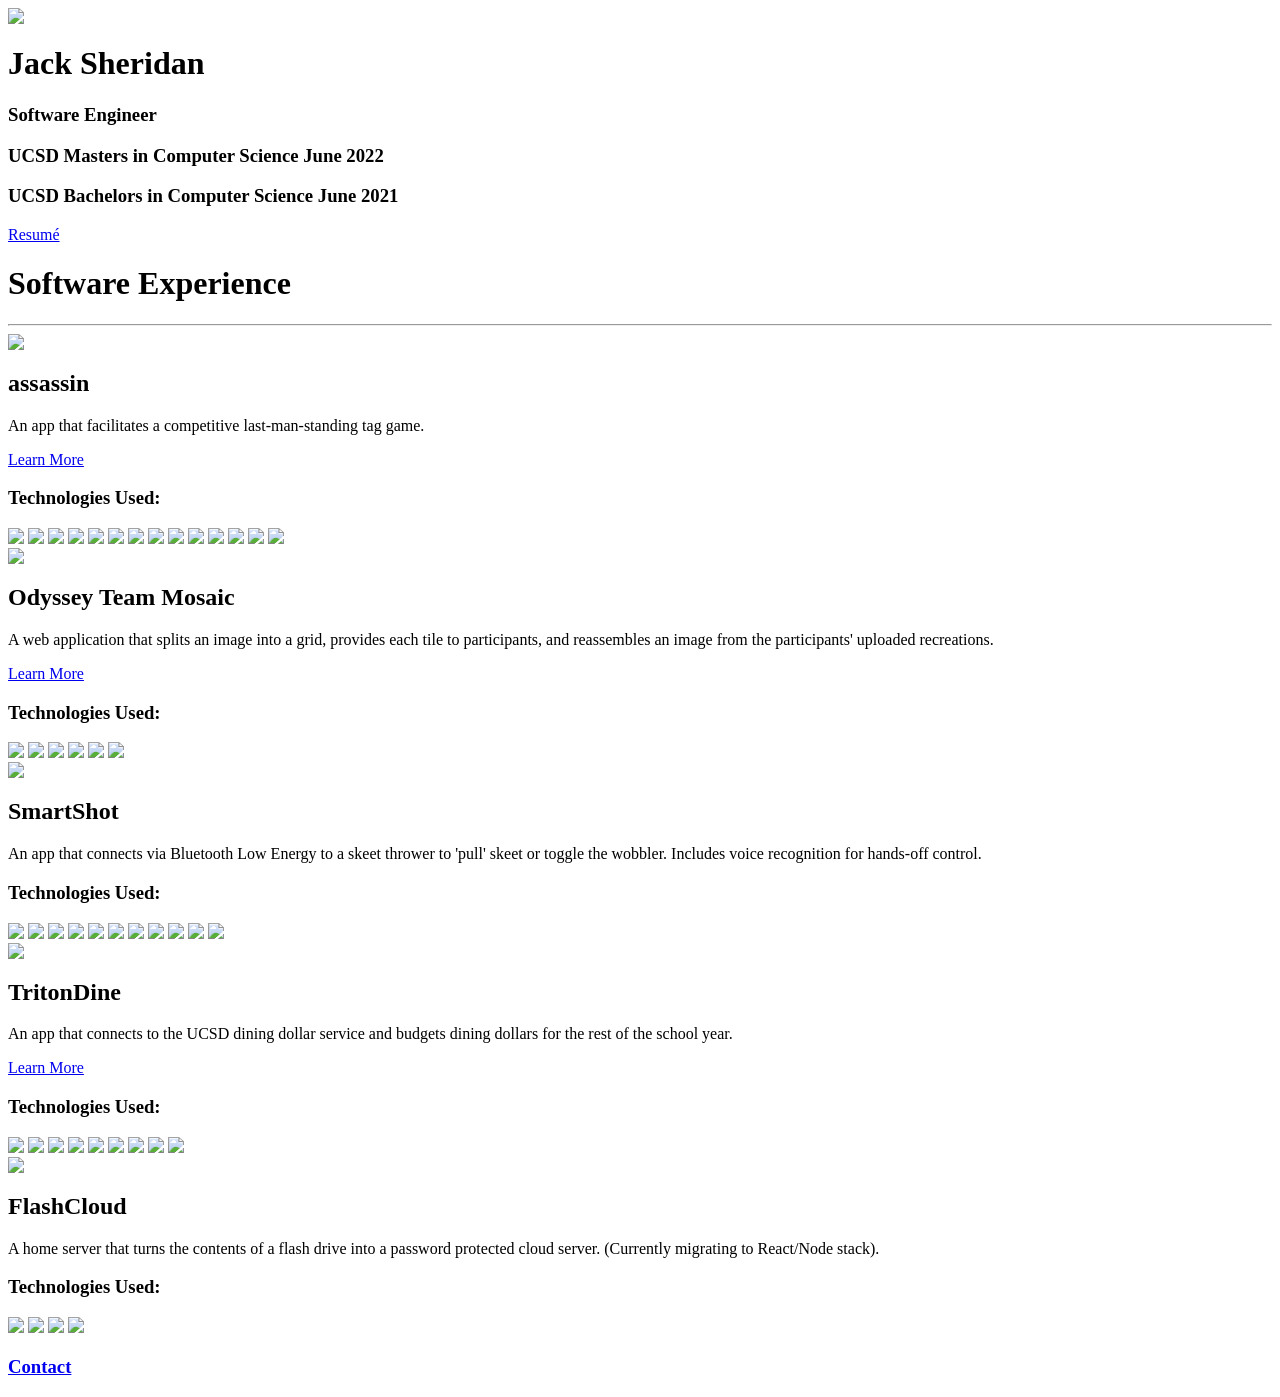
==== index.html @ 7370fa1b "Update index.html" ====
<html>

<head>
<title>Jack Sheridan</title>
<link type="text/css" rel="stylesheet" href="assets/index.css">
<link rel="preconnect" href="https://fonts.gstatic.com">
<link href="https://fonts.googleapis.com/css2?family=Roboto+Mono:wght@600&display=swap" rel="stylesheet">
    <meta name="viewport" content="width=device-width, initial-scale=1">

</head>
<body>
    <div class="main">

<img id="avatar" src="assets/avatar.jpg">
<h1>Jack Sheridan</h1>
<h3>Software Engineer</h3>
<h3>UCSD Masters in Computer Science June 2022</h3>
<h3>UCSD Bachelors in Computer Science June 2021</h3>
        <a class="resumeLink" href="/resume.pdf">Resumé</a>
        
        <br>
<h1>Software Experience</h1>
        <hr>

<div id="experience">
    <div>
        <img class="itemAvatar circleAvatar" src="assets/assassin.png">
        <h2>assassin</h2>
        <p>An app that facilitates a competitive last-man-standing tag game.</p>
        <a target="_blank" href="https://assassin.fun">Learn More</a>
        <h3>Technologies Used:</h3>
        <div class="techlist">
            <img class="tech" src="assets/swift.svg">
            <img class="tech" src="assets/xcode.svg">
            <img class="tech" src="assets/appstore.svg">
            <img class="tech blacktech" src="assets/ios.svg">
            <img class="tech" src="assets/java.svg">
            <img class="tech" src="assets/kotlin.svg">
            <img class="tech" src="assets/androidstudio.svg">
            <img class="blacktech" src="assets/googleplay.svg">
            <img class="tech" src="assets/android.svg">
            <img class="tech" src="assets/javascript.svg">
            <img class="tech" src="assets/nodemon.svg">
            <img class="tech" src="assets/node-dot-js.svg">
            <img class="tech blacktech" src="assets/json.svg">
            <img class="tech" src="assets/mongodb.svg">
        </div>
    </div>
    
    <div>
        <img class="itemAvatar circleAvatar" src="assets/odyssey.png">
        <h2>Odyssey Team Mosaic</h2>
        <p>A web application that splits an image into a grid, provides each tile to participants, and reassembles an image from the participants' uploaded recreations.</p>
        <a target="_blank" href="https://odysseyteams.com/team-building-programs/virtual-team-mosaic/">Learn More</a>
        <h3>Technologies Used:</h3>
        <div class="techlist">
            <img class="tech" src="assets/javascript.svg">
            <img class="tech" src="assets/react.svg">
            <img class="tech" src="assets/nodemon.svg">
            <img class="tech" src="assets/node-dot-js.svg">
            <img class="blacktech" src="assets/json.svg">
            <img class="tech" src="assets/mongodb.svg">
        </div>
    </div>
    
    <div>
        <img class="itemAvatar circleAvatar" src="assets/smartshotlogo.png">
        <h2>SmartShot</h2>
        <p>An app that connects via Bluetooth Low Energy to a skeet thrower to 'pull' skeet or toggle the wobbler. Includes voice recognition for hands-off control.</p>
        <h3>Technologies Used:</h3>
        <div class="techlist">
            <img class="tech" src="assets/swift.svg">
            <img class="tech" src="assets/xcode.svg">
            <img class="tech" src="assets/appstore.svg">
            <img class="tech blacktech" src="assets/ios.svg">
            <img class="tech" src="assets/java.svg">
            <img class="tech" src="assets/kotlin.svg">
            <img class="tech" src="assets/androidstudio.svg">
            <img class="blacktech" src="assets/googleplay.svg">
            <img class="tech" src="assets/android.svg">
            <img class="tech" src="assets/bluetooth.svg">
            <img class="tech" src="assets/arduino.svg">

        </div>
    </div>
     <div>
        <img class="itemAvatar circleAvatar" src="assets/tritondine.png">
        <h2>TritonDine</h2>
        <p>An app that connects to the UCSD dining dollar service and budgets dining dollars for the rest of the school year.</p>
        <a target="_blank" href="https://tritondine.jacksheridan.com">Learn More</a>
        <h3>Technologies Used:</h3>
        <div class="techlist">
            <img class="tech" src="assets/swift.svg">
            <img class="tech" src="assets/xcode.svg">
            <img class="tech" src="assets/appstore.svg">
            <img class="blacktech" src="assets/ios.svg">
            <img class="tech" src="assets/java.svg">
            <img class="tech" src="assets/kotlin.svg">
            <img class="tech" src="assets/androidstudio.svg">
            <img class="blacktech" src="assets/googleplay.svg">
            <img class="tech" src="assets/android.svg">
        </div>
    </div>
    
    <div>
        <img class="itemAvatar circleAvatar" src="assets/flashcloud.png">
        <h2>FlashCloud</h2>
        <p>A home server that turns the contents of a flash drive into a password protected cloud server. (Currently migrating to React/Node stack).</p>
        <h3>Technologies Used:</h3>
        <div class="techlist">
            <img class="tech" src="assets/html5.svg">
            <img class="tech" src="assets/javascript.svg">
            <img class="tech" src="assets/php.svg">
            <img class="tech" src="assets/ubuntu.svg">
        </div>
    </div>
    
    
</div>

 
    <footer class="footer">
      <h3><a href="mailto:alexanderggarza@gmail.com">Contact</a></h3>
    </footer>
</div>
</body>
</html>
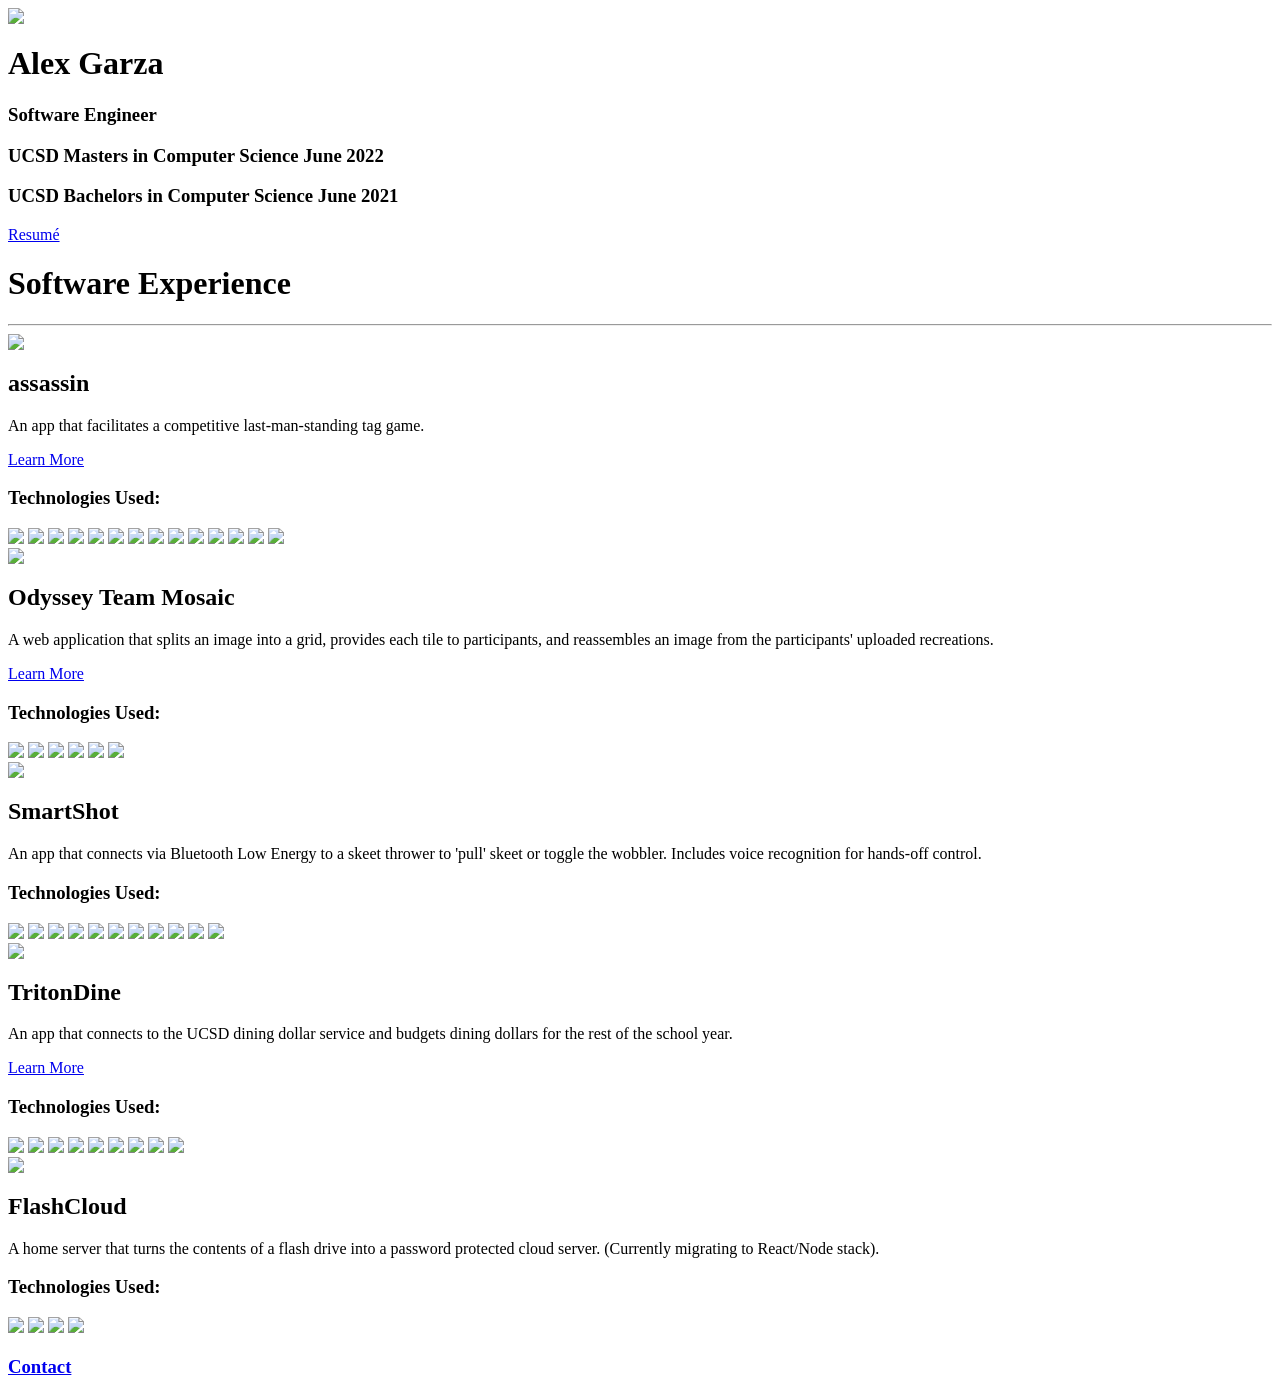
==== commit c01ac08f: "Update index.html" ====
--- a/index.html
+++ b/index.html
@@ -12,7 +12,7 @@
     <div class="main">
 
 <img id="avatar" src="assets/avatar.jpg">
-<h1>Jack Sheridan</h1>
+<h1>Alex Garza</h1>
 <h3>Software Engineer</h3>
 <h3>UCSD Masters in Computer Science June 2022</h3>
 <h3>UCSD Bachelors in Computer Science June 2021</h3>
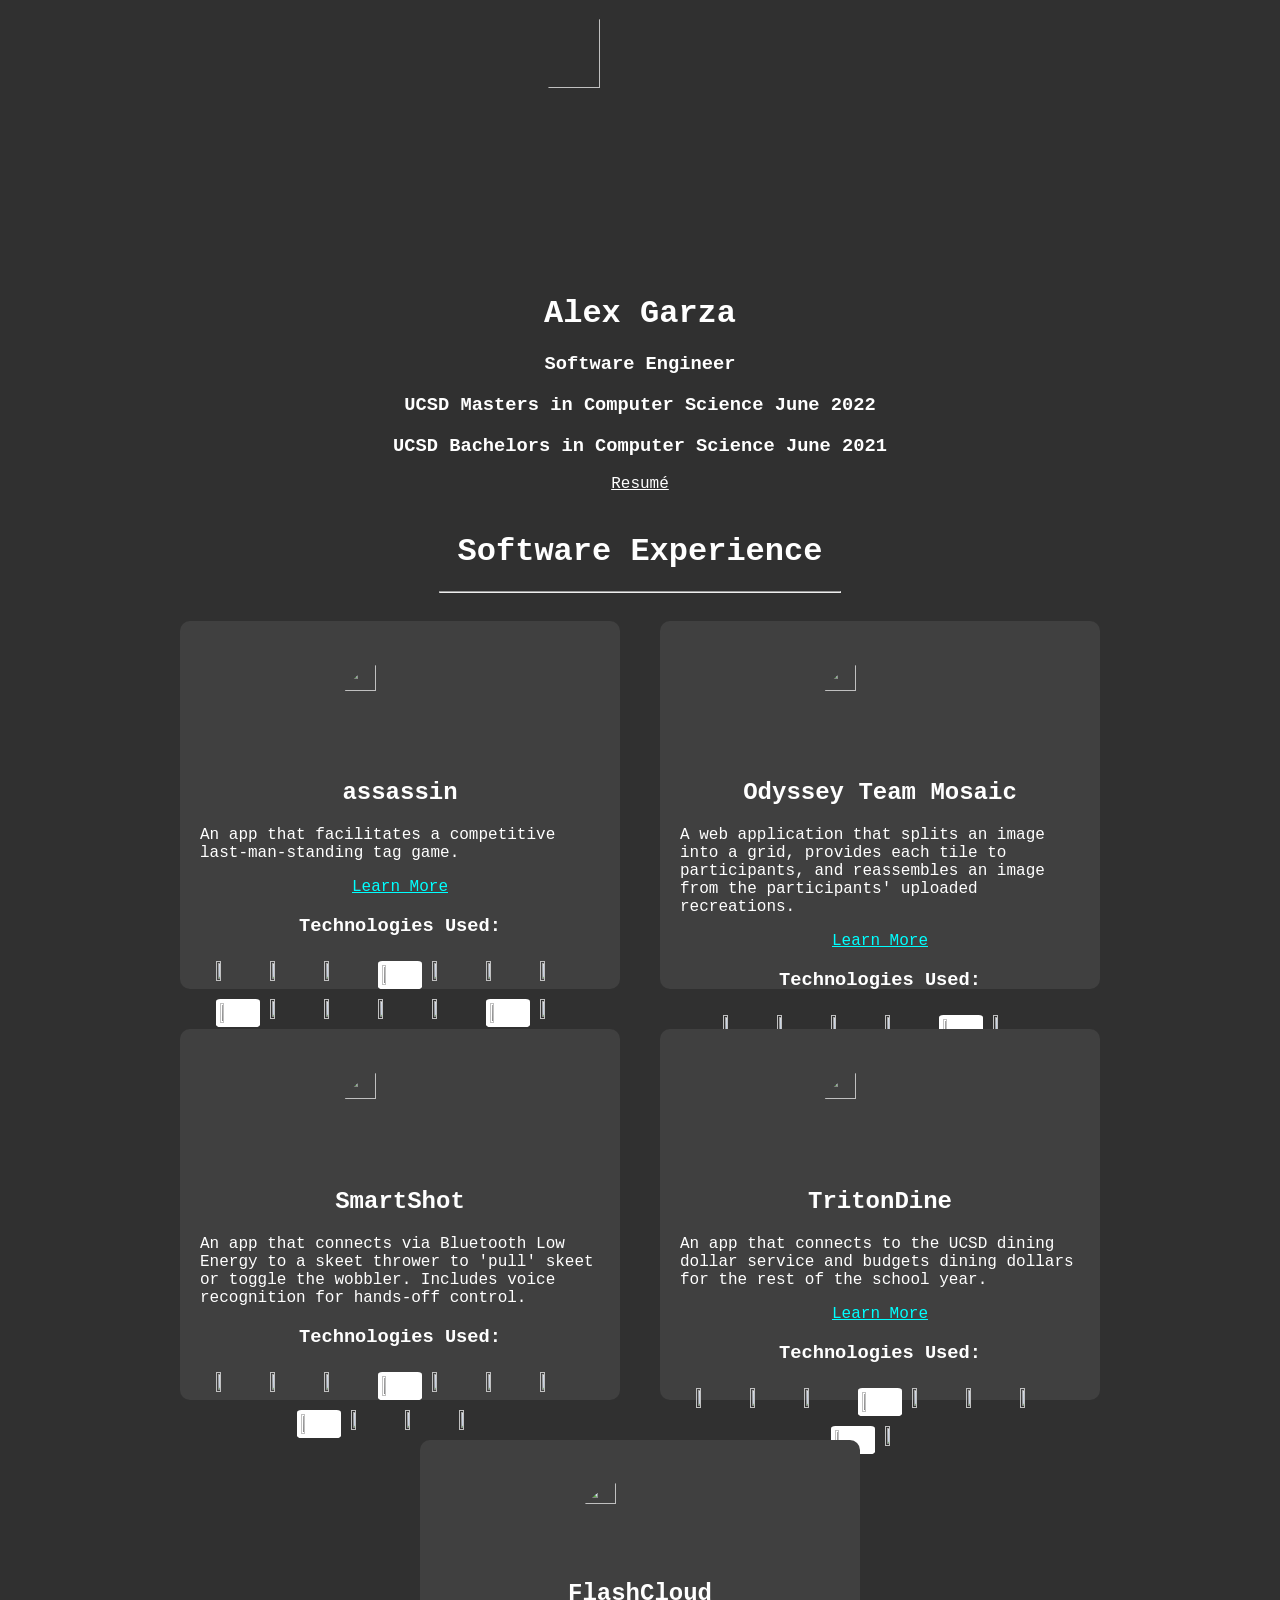
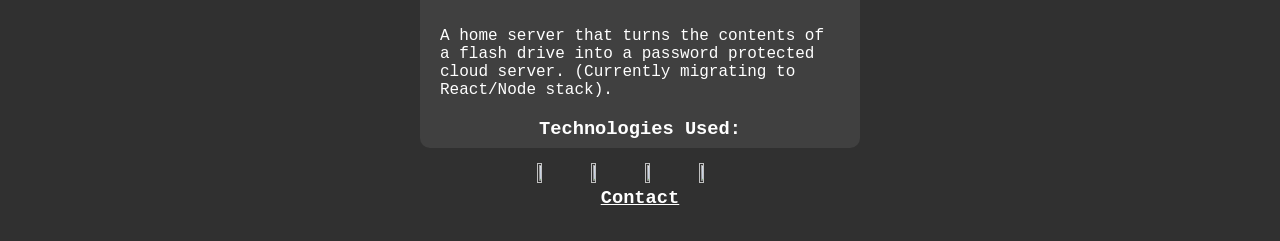
==== commit a9fa8968: "Update index.html" ====
--- a/index.html
+++ b/index.html
@@ -2,7 +2,7 @@
 
 <head>
 <title>Jack Sheridan</title>
-<link type="text/css" rel="stylesheet" href="assets/index.css">
+<link type="text/css" rel="stylesheet" href="index.css">
 <link rel="preconnect" href="https://fonts.gstatic.com">
 <link href="https://fonts.googleapis.com/css2?family=Roboto+Mono:wght@600&display=swap" rel="stylesheet">
     <meta name="viewport" content="width=device-width, initial-scale=1">
--- a/index.css
+++ b/index.css
@@ -0,0 +1,94 @@
+html {
+    background-color: #303030;
+    font-family: 'Roboto Mono', monospace;
+    color: white;
+}
+
+#avatar {
+    display: block;
+    margin: auto;
+    width: 30%;
+    max-width: 200px;
+    border-radius: 50%;
+}
+
+h1, h2, h3, h4 {
+    text-align: center;
+}
+
+hr {
+    width: 90%;
+    max-width: 400px;
+}
+
+.resumeLink {
+    text-align: center;
+    display: block;
+    color: white;
+}
+
+#experience {
+    width: 100%;
+    display: flex;
+    flex-wrap: wrap;
+    justify-content: center;
+    max-width: 1500px;
+    margin: auto;
+    
+}
+
+#experience > div {
+    width: 100%;
+    margin: 20px;
+    max-width: 400px;
+    background-color: #404040;
+    border-radius: 10px;
+    padding: 20px;
+}
+
+#experience > div > a {
+display: block;
+    text-align: center;
+    width: 100%;
+    color: aqua;
+}
+
+
+#experience > div > img.itemAvatar {
+    width: 30%;
+    display: block;
+    margin: auto;
+    margin-top: 20px;
+}
+
+#experience > div > img.circleAvatar {
+    border-radius: 50%;
+}
+
+#experience > div > div.techlist {
+    display: flex;
+    flex-wrap: wrap;
+    justify-content: center;
+    align-items: flex-start;
+}
+
+#experience > div > div > img.tech {
+    width: 11%;
+    margin: 5px;
+}
+
+#experience > div > div > img.blacktech {
+    width: 9%;
+    padding: 1%;
+    border-radius: 10%;
+    margin: 5px;
+    background-color: white;
+}
+
+#experience > img.itemAvatar {
+    width: 150px;
+}
+
+.footer a {
+    color: white;
+}
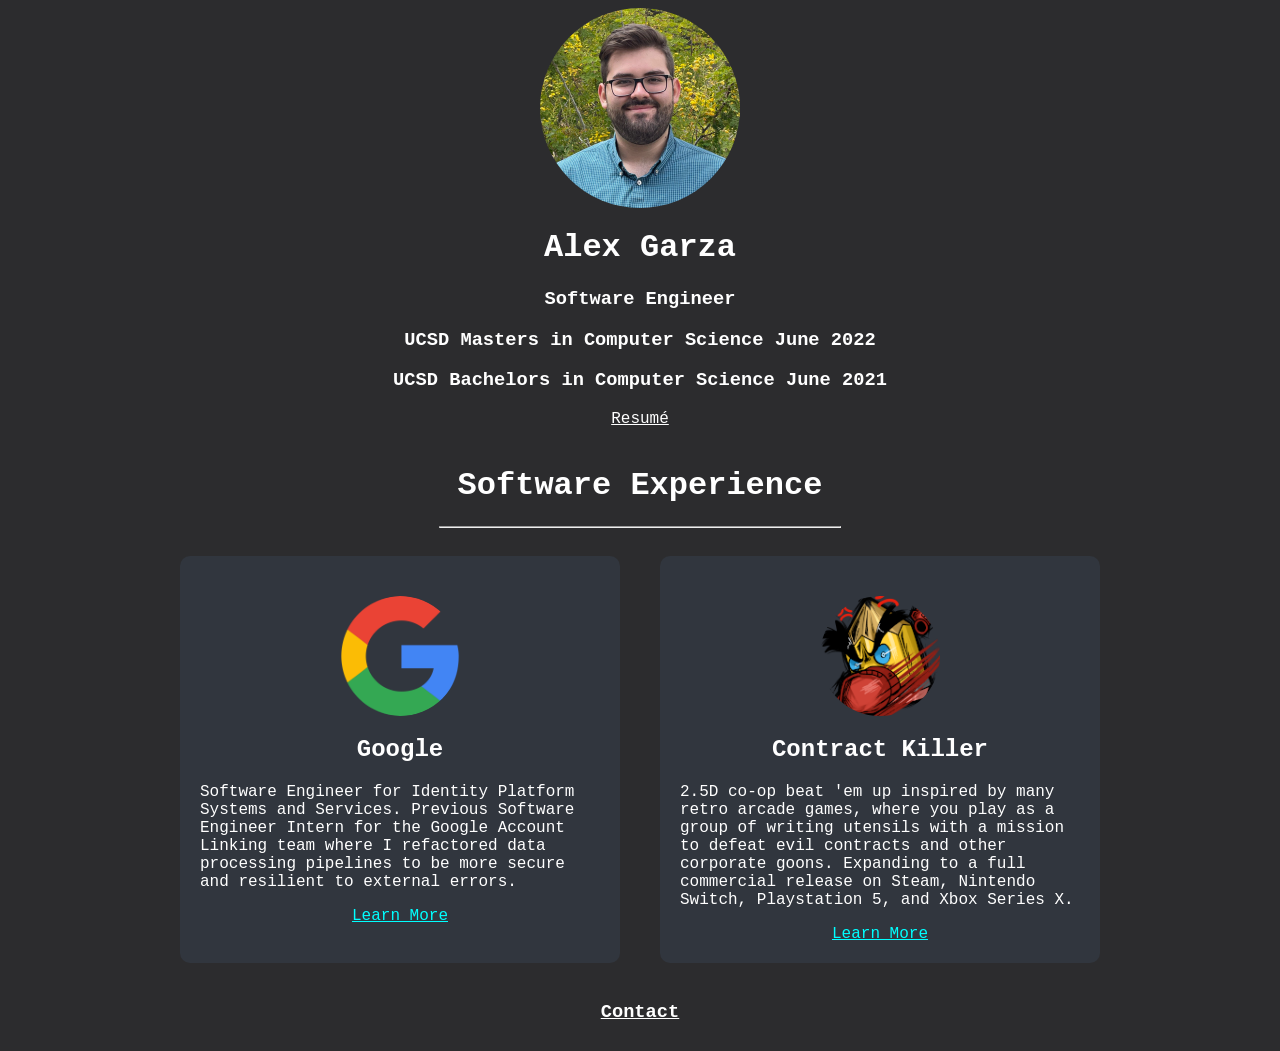
==== commit d654e952: "Refactored and added assets and personal experience" ====
--- a/index.html
+++ b/index.html
@@ -1,8 +1,8 @@
 <html>
 
 <head>
-<title>Jack Sheridan</title>
-<link type="text/css" rel="stylesheet" href="index.css">
+<title>Alexander Garza</title>
+<link type="text/css" rel="stylesheet" href="assets/index.css">
 <link rel="preconnect" href="https://fonts.gstatic.com">
 <link href="https://fonts.googleapis.com/css2?family=Roboto+Mono:wght@600&display=swap" rel="stylesheet">
     <meta name="viewport" content="width=device-width, initial-scale=1">
@@ -11,12 +11,12 @@
 <body>
     <div class="main">
 
-<img id="avatar" src="assets/avatar.jpg">
+<img id="avatar" src="assets/avatar.jfif">
 <h1>Alex Garza</h1>
 <h3>Software Engineer</h3>
 <h3>UCSD Masters in Computer Science June 2022</h3>
 <h3>UCSD Bachelors in Computer Science June 2021</h3>
-        <a class="resumeLink" href="/resume.pdf">Resumé</a>
+        <a class="resumeLink" href="assets/resume.pdf">Resumé</a>
         
         <br>
 <h1>Software Experience</h1>
@@ -24,97 +24,18 @@
 
 <div id="experience">
     <div>
-        <img class="itemAvatar circleAvatar" src="assets/assassin.png">
-        <h2>assassin</h2>
-        <p>An app that facilitates a competitive last-man-standing tag game.</p>
-        <a target="_blank" href="https://assassin.fun">Learn More</a>
-        <h3>Technologies Used:</h3>
-        <div class="techlist">
-            <img class="tech" src="assets/swift.svg">
-            <img class="tech" src="assets/xcode.svg">
-            <img class="tech" src="assets/appstore.svg">
-            <img class="tech blacktech" src="assets/ios.svg">
-            <img class="tech" src="assets/java.svg">
-            <img class="tech" src="assets/kotlin.svg">
-            <img class="tech" src="assets/androidstudio.svg">
-            <img class="blacktech" src="assets/googleplay.svg">
-            <img class="tech" src="assets/android.svg">
-            <img class="tech" src="assets/javascript.svg">
-            <img class="tech" src="assets/nodemon.svg">
-            <img class="tech" src="assets/node-dot-js.svg">
-            <img class="tech blacktech" src="assets/json.svg">
-            <img class="tech" src="assets/mongodb.svg">
-        </div>
+        <img class="itemAvatar circleAvatar" src="assets/google.png">
+        <h2>Google</h2>
+        <p>Software Engineer for Identity Platform Systems and Services. Previous Software Engineer Intern for the Google Account Linking team where I refactored data processing pipelines to be more secure and resilient to external errors.</p>
+        <a target="_blank" href="https://google.com/">Learn More</a>
     </div>
-    
+
     <div>
-        <img class="itemAvatar circleAvatar" src="assets/odyssey.png">
-        <h2>Odyssey Team Mosaic</h2>
-        <p>A web application that splits an image into a grid, provides each tile to participants, and reassembles an image from the participants' uploaded recreations.</p>
-        <a target="_blank" href="https://odysseyteams.com/team-building-programs/virtual-team-mosaic/">Learn More</a>
-        <h3>Technologies Used:</h3>
-        <div class="techlist">
-            <img class="tech" src="assets/javascript.svg">
-            <img class="tech" src="assets/react.svg">
-            <img class="tech" src="assets/nodemon.svg">
-            <img class="tech" src="assets/node-dot-js.svg">
-            <img class="blacktech" src="assets/json.svg">
-            <img class="tech" src="assets/mongodb.svg">
-        </div>
+        <img class="itemAvatar circleAvatar" src="assets/ck.png">
+        <h2>Contract Killer</h2>
+        <p>2.5D co-op beat 'em up inspired by many retro arcade games, where you play as a group of writing utensils with a mission to defeat evil contracts and other corporate goons. Expanding to a full commercial release on Steam, Nintendo Switch, Playstation 5, and Xbox Series X.</p>
+        <a target="_blank" href="https://paperboy-games.github.io/presskit/product/index.html">Learn More</a>
     </div>
-    
-    <div>
-        <img class="itemAvatar circleAvatar" src="assets/smartshotlogo.png">
-        <h2>SmartShot</h2>
-        <p>An app that connects via Bluetooth Low Energy to a skeet thrower to 'pull' skeet or toggle the wobbler. Includes voice recognition for hands-off control.</p>
-        <h3>Technologies Used:</h3>
-        <div class="techlist">
-            <img class="tech" src="assets/swift.svg">
-            <img class="tech" src="assets/xcode.svg">
-            <img class="tech" src="assets/appstore.svg">
-            <img class="tech blacktech" src="assets/ios.svg">
-            <img class="tech" src="assets/java.svg">
-            <img class="tech" src="assets/kotlin.svg">
-            <img class="tech" src="assets/androidstudio.svg">
-            <img class="blacktech" src="assets/googleplay.svg">
-            <img class="tech" src="assets/android.svg">
-            <img class="tech" src="assets/bluetooth.svg">
-            <img class="tech" src="assets/arduino.svg">
-
-        </div>
-    </div>
-     <div>
-        <img class="itemAvatar circleAvatar" src="assets/tritondine.png">
-        <h2>TritonDine</h2>
-        <p>An app that connects to the UCSD dining dollar service and budgets dining dollars for the rest of the school year.</p>
-        <a target="_blank" href="https://tritondine.jacksheridan.com">Learn More</a>
-        <h3>Technologies Used:</h3>
-        <div class="techlist">
-            <img class="tech" src="assets/swift.svg">
-            <img class="tech" src="assets/xcode.svg">
-            <img class="tech" src="assets/appstore.svg">
-            <img class="blacktech" src="assets/ios.svg">
-            <img class="tech" src="assets/java.svg">
-            <img class="tech" src="assets/kotlin.svg">
-            <img class="tech" src="assets/androidstudio.svg">
-            <img class="blacktech" src="assets/googleplay.svg">
-            <img class="tech" src="assets/android.svg">
-        </div>
-    </div>
-    
-    <div>
-        <img class="itemAvatar circleAvatar" src="assets/flashcloud.png">
-        <h2>FlashCloud</h2>
-        <p>A home server that turns the contents of a flash drive into a password protected cloud server. (Currently migrating to React/Node stack).</p>
-        <h3>Technologies Used:</h3>
-        <div class="techlist">
-            <img class="tech" src="assets/html5.svg">
-            <img class="tech" src="assets/javascript.svg">
-            <img class="tech" src="assets/php.svg">
-            <img class="tech" src="assets/ubuntu.svg">
-        </div>
-    </div>
-    
     
 </div>
 
--- a/assets/index.css
+++ b/assets/index.css
@@ -0,0 +1,94 @@
+html {
+    background-color: #2c2c2e;
+    font-family: 'Roboto Mono', monospace;
+    color: white;
+}
+
+#avatar {
+    display: block;
+    margin: auto;
+    width: 30%;
+    max-width: 200px;
+    border-radius: 50%;
+}
+
+h1, h2, h3, h4 {
+    text-align: center;
+}
+
+hr {
+    width: 90%;
+    max-width: 400px;
+}
+
+.resumeLink {
+    text-align: center;
+    display: block;
+    color: white;
+}
+
+#experience {
+    width: 100%;
+    display: flex;
+    flex-wrap: wrap;
+    justify-content: center;
+    max-width: 1500px;
+    margin: auto;
+    
+}
+
+#experience > div {
+    width: 100%;
+    margin: 20px;
+    max-width: 400px;
+    background-color: #31363e;
+    border-radius: 10px;
+    padding: 20px;
+}
+
+#experience > div > a {
+display: block;
+    text-align: center;
+    width: 100%;
+    color: aqua;
+}
+
+
+#experience > div > img.itemAvatar {
+    width: 30%;
+    display: block;
+    margin: auto;
+    margin-top: 20px;
+}
+
+#experience > div > img.circleAvatar {
+    border-radius: 50%;
+}
+
+#experience > div > div.techlist {
+    display: flex;
+    flex-wrap: wrap;
+    justify-content: center;
+    align-items: flex-start;
+}
+
+#experience > div > div > img.tech {
+    width: 11%;
+    margin: 5px;
+}
+
+#experience > div > div > img.blacktech {
+    width: 9%;
+    padding: 1%;
+    border-radius: 10%;
+    margin: 5px;
+    background-color: white;
+}
+
+#experience > img.itemAvatar {
+    width: 150px;
+}
+
+.footer a {
+    color: white;
+}
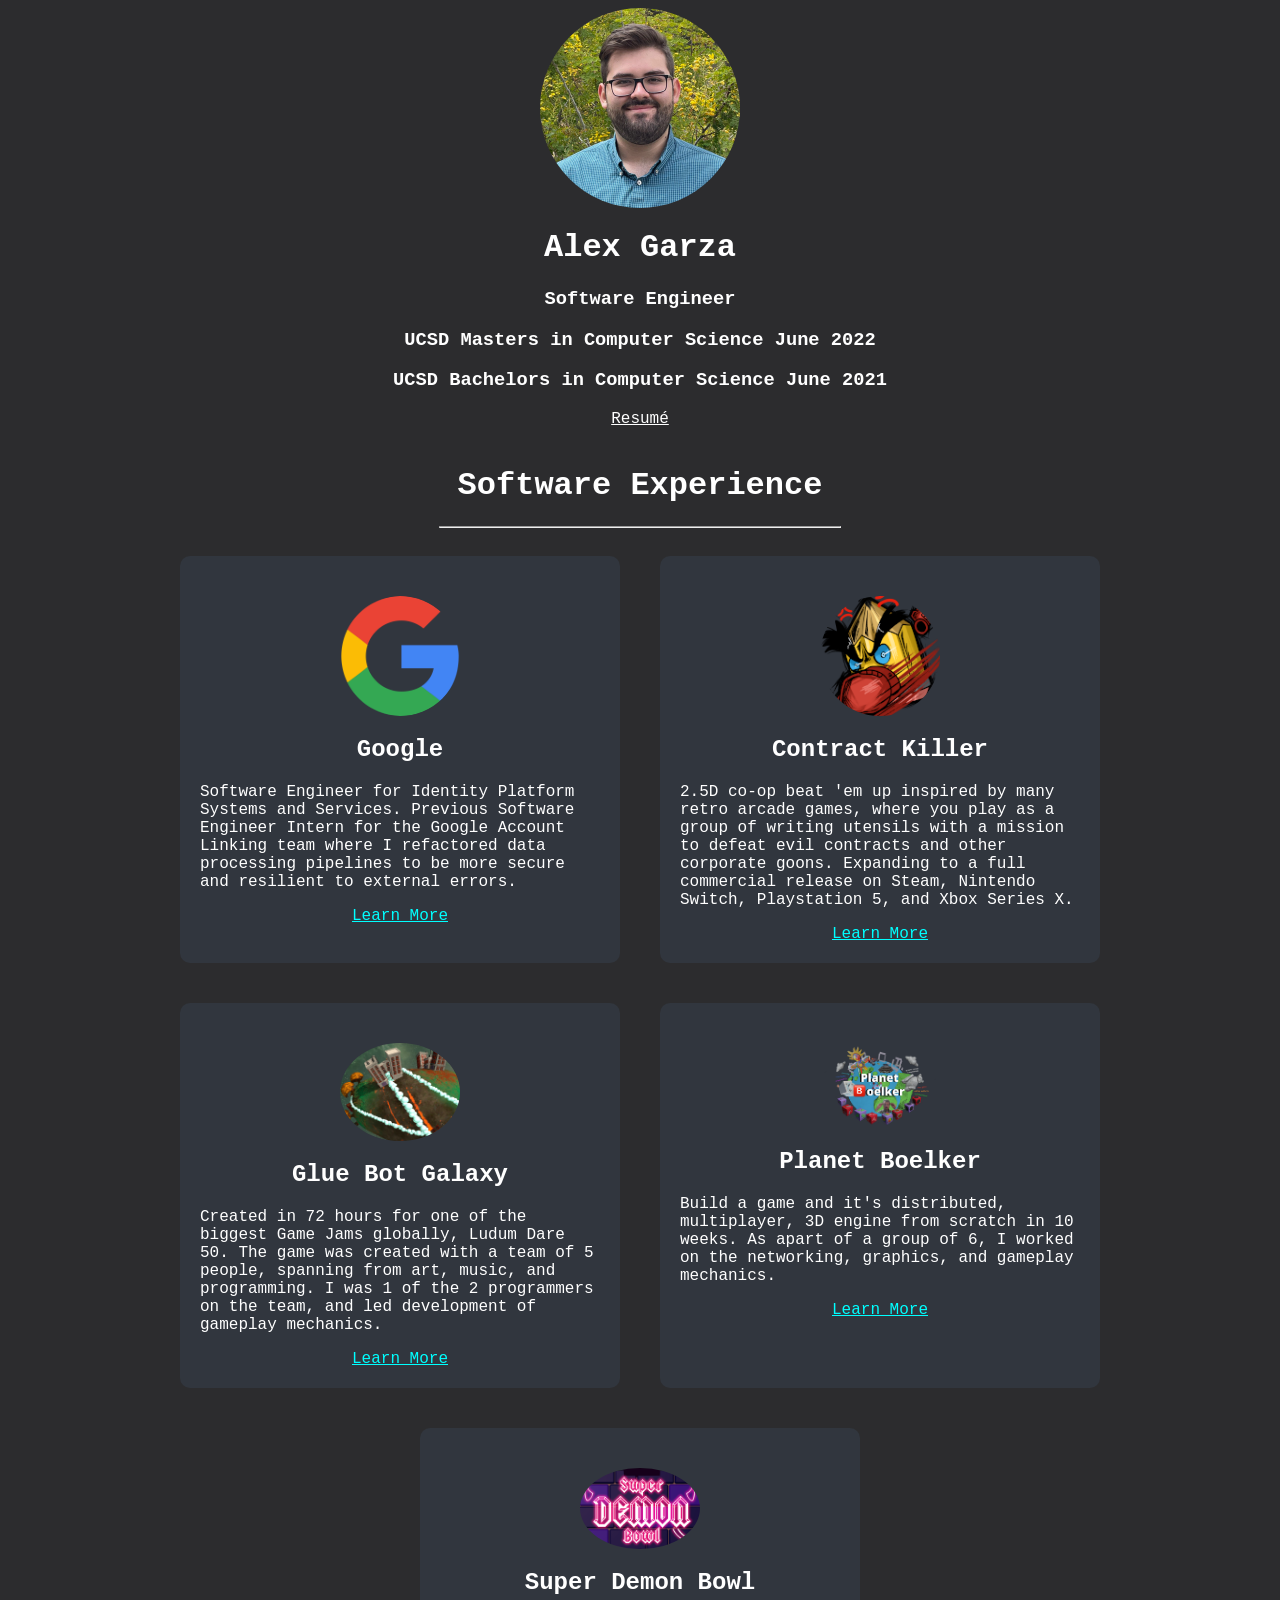
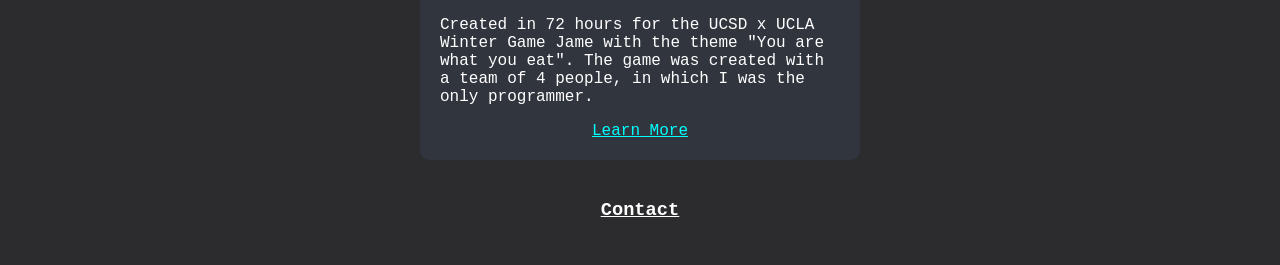
==== commit d1ca5cb5: "Added more projects and a favicon" ====
--- a/index.html
+++ b/index.html
@@ -6,6 +6,7 @@
 <link rel="preconnect" href="https://fonts.gstatic.com">
 <link href="https://fonts.googleapis.com/css2?family=Roboto+Mono:wght@600&display=swap" rel="stylesheet">
     <meta name="viewport" content="width=device-width, initial-scale=1">
+<link rel="icon" type="image/x-icon" href="favicon.ico">
 
 </head>
 <body>
@@ -36,6 +37,27 @@
         <p>2.5D co-op beat 'em up inspired by many retro arcade games, where you play as a group of writing utensils with a mission to defeat evil contracts and other corporate goons. Expanding to a full commercial release on Steam, Nintendo Switch, Playstation 5, and Xbox Series X.</p>
         <a target="_blank" href="https://paperboy-games.github.io/presskit/product/index.html">Learn More</a>
     </div>
+
+    <div>
+        <img class="itemAvatar circleAvatar" src="assets/gluebot.png">
+        <h2>Glue Bot Galaxy</h2>
+        <p>Created in 72 hours for one of the biggest Game Jams globally, Ludum Dare 50. The game was created with a team of 5 people, spanning from art, music, and programming. I was 1 of the 2 programmers on the team, and led development of gameplay mechanics.</p>
+        <a target="_blank" href="https://lyango.itch.io/gluebotgalaxy">Learn More</a>
+    </div>
+
+    <div>
+        <img class="itemAvatar circleAvatar" src="assets/planetb.png">
+        <h2>Planet Boelker</h2>
+        <p>Build a game and it's distributed, multiplayer, 3D engine from scratch in 10 weeks. As apart of a group of 6, I worked on the networking, graphics, and gameplay mechanics.</p>
+        <a target="_blank" href="https://cse125.ucsd.edu/2021/groups">Learn More</a>
+    </div>
+
+    <div>
+        <img class="itemAvatar circleAvatar" src="assets/superdemonbowl.png">
+        <h2>Super Demon Bowl</h2>
+        <p>Created in 72 hours for the UCSD x UCLA Winter Game Jame with the theme "You are what you eat". The game was created with a team of 4 people, in which I was the only programmer.</p>
+        <a target="_blank" href="https://alex84708.itch.io/super-demon-bowl">Learn More</a>
+    </div>
     
 </div>
 
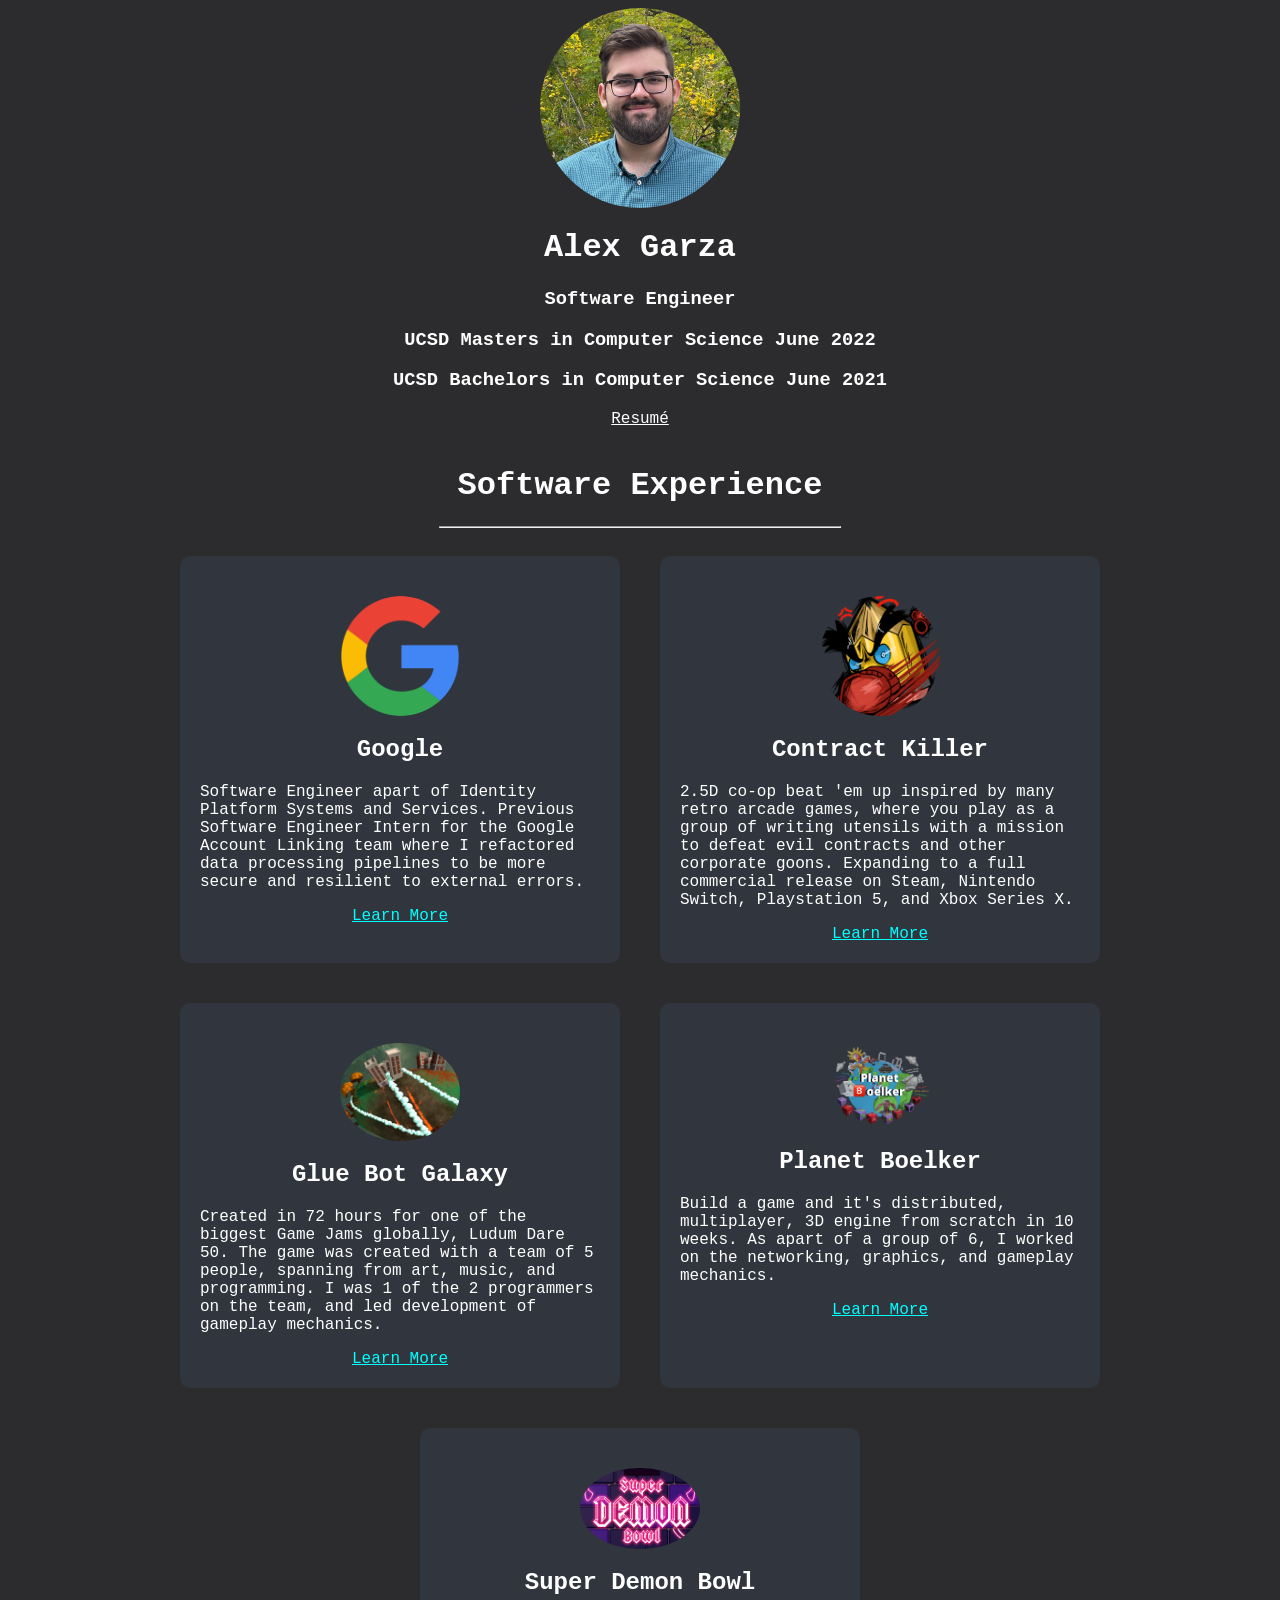
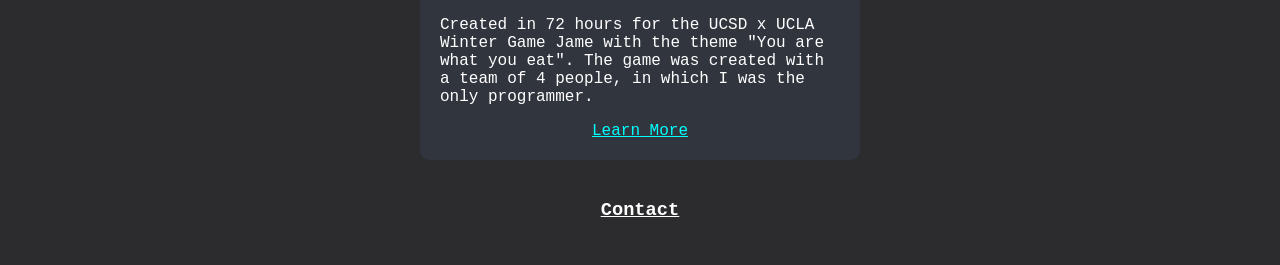
==== commit fa6bf630: "Typo fixed" ====
--- a/index.html
+++ b/index.html
@@ -27,7 +27,7 @@
     <div>
         <img class="itemAvatar circleAvatar" src="assets/google.png">
         <h2>Google</h2>
-        <p>Software Engineer for Identity Platform Systems and Services. Previous Software Engineer Intern for the Google Account Linking team where I refactored data processing pipelines to be more secure and resilient to external errors.</p>
+        <p>Software Engineer apart of Identity Platform Systems and Services. Previous Software Engineer Intern for the Google Account Linking team where I refactored data processing pipelines to be more secure and resilient to external errors.</p>
         <a target="_blank" href="https://google.com/">Learn More</a>
     </div>
 
